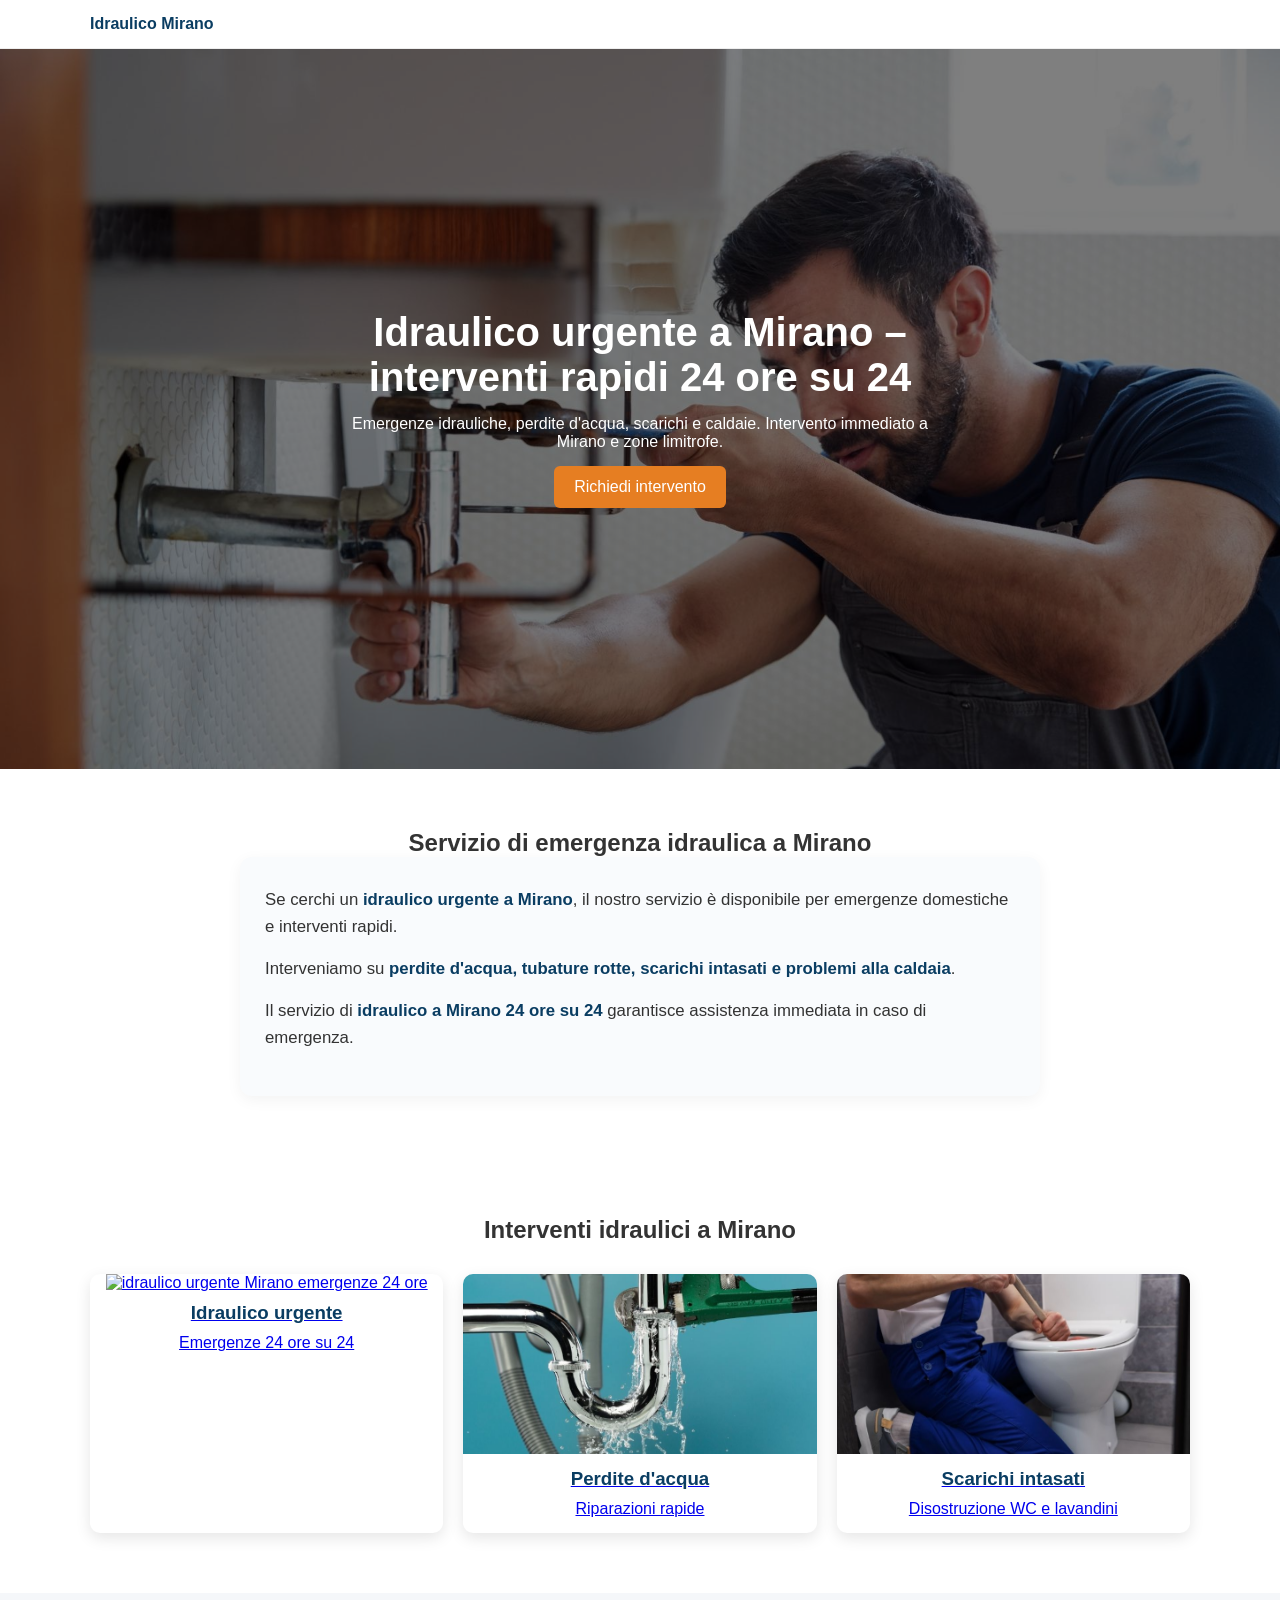
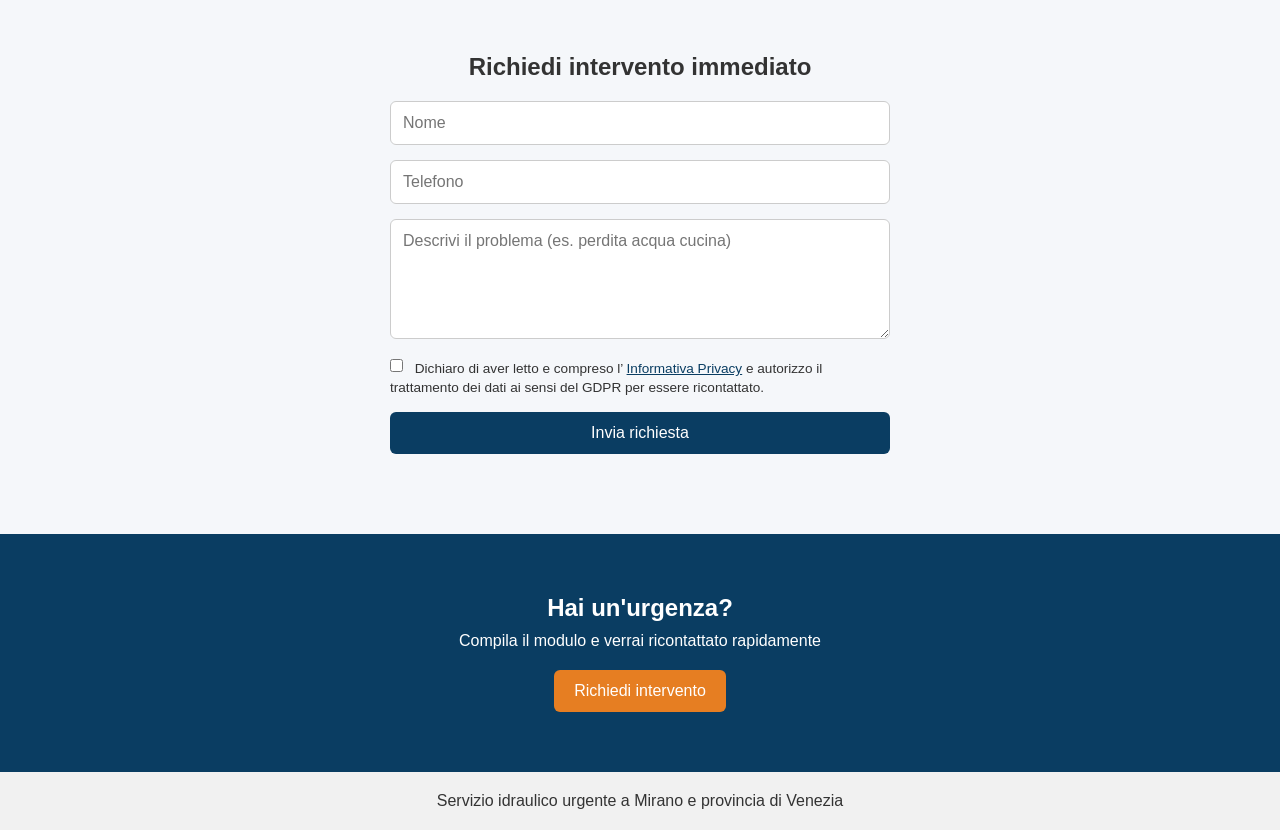
==== index.html @ e3efa8ec "Add files via upload" ====
<!DOCTYPE html>
<html lang="it">
<head>
<meta charset="UTF-8">
<meta name="viewport" content="width=device-width, initial-scale=1.0">

<!-- SEO BASE -->
<title>Idraulico Urgente Mirano | Interventi 24h e Emergenze Rapide</title>
<meta name="description" content="Idraulico urgente a Mirano per emergenze, perdite d'acqua, scarichi e caldaie. Interventi rapidi 24 ore su 24. Richiedi assistenza immediata.">
<meta name="robots" content="index, follow">
<link rel="canonical" href="https://idraulico-mirano.it/">

<!-- OPEN GRAPH -->
<meta property="og:title" content="Idraulico Urgente Mirano | Interventi 24h">
<meta property="og:description" content="Emergenze idrauliche a Mirano. Interventi rapidi su perdite, scarichi e caldaie.">
<meta property="og:type" content="website">
<meta property="og:url" content="https://idraulico-mirano.it/">
<meta property="og:image" content="https://idraulico-mirano.it/img/hero-idraulico.jpg">
<meta property="og:locale" content="it_IT">

<!-- TWITTER -->
<meta name="twitter:card" content="summary_large_image">

<!-- CSS -->
<link rel="stylesheet" href="styles.css">

<!-- SCHEMA.ORG LOCAL BUSINESS -->
<script type="application/ld+json">
{
  "@context": "https://schema.org",
  "@type": "Plumber",
  "name": "Idraulico Mirano",
  "image": "https://idraulico-mirano.it/img/hero-idraulico.jpg",
  "url": "https://idraulico-mirano.it/",
  "telephone": "+39XXXXXXXXXX",
  "areaServed": {
    "@type": "Place",
    "name": "Mirano"
  },
  "address": {
    "@type": "PostalAddress",
    "addressLocality": "Mirano",
    "addressRegion": "VE",
    "addressCountry": "IT"
  },
  "description": "Servizio di idraulico urgente a Mirano per emergenze 24 ore su 24."
}
</script>

</head>

<body>

<header class="header">
  <div class="container">
    <div class="logo">Idraulico Mirano</div>
  </div>
</header>

<!-- HERO -->
<section class="hero">
  <div class="hero-content">
    <h1>Idraulico urgente a Mirano – interventi rapidi 24 ore su 24</h1>
    <p>Emergenze idrauliche, perdite d'acqua, scarichi e caldaie. Intervento immediato a Mirano e zone limitrofe.</p>
    <a href="#contatti" class="btn-primary">Richiedi intervento</a>
  </div>
</section>

<!-- SEO TEXT -->
<section class="seo-text">
  <div class="container">
<h2>Servizio di emergenza idraulica a Mirano</h2>

    <div class="seo-box">

      <p>
        Se cerchi un <strong>idraulico urgente a Mirano</strong>, il nostro servizio è disponibile per emergenze domestiche e interventi rapidi.
      </p>

      <p>
        Interveniamo su <strong>perdite d'acqua, tubature rotte, scarichi intasati e problemi alla caldaia</strong>.
      </p>

      <p>
        Il servizio di <strong>idraulico a Mirano 24 ore su 24</strong> garantisce assistenza immediata in caso di emergenza.
      </p>

    </div>

  </div>
</section>

<!-- SERVIZI -->
<section class="servizi">
  <div class="container">

    <h2>Interventi idraulici a Mirano</h2>

    <div class="grid">

      <a href="idraulico-urgente-mirano.html" class="card">
        <img src="img/idraulico-urgente-mirano.jpg" alt="idraulico urgente Mirano emergenze 24 ore">
        <h3>Idraulico urgente</h3>
        <p>Emergenze 24 ore su 24</p>
      </a>

      <a href="perdite-acqua-mirano.html" class="card">
        <img src="img/servizio-perdite-mirano.jpg" alt="perdite acqua Mirano riparazione tubi">
        <h3>Perdite d'acqua</h3>
        <p>Riparazioni rapide</p>
      </a>

      <a href="scarichi-intasati-mirano.html" class="card">
        <img src="img/servizio-scarichi-mirano.jpg" alt="scarichi intasati Mirano WC lavandini">
        <h3>Scarichi intasati</h3>
        <p>Disostruzione WC e lavandini</p>
      </a>

    </div>

  </div>
</section>

<!-- CONTATTI -->
<section id="contatti" class="contatti">
  <div class="container">
    <h2>Richiedi intervento immediato</h2>

    <form>

      <input type="text" name="nome" placeholder="Nome" required>

      <input type="tel" name="telefono" placeholder="Telefono" required>

      <textarea name="messaggio" placeholder="Descrivi il problema (es. perdita acqua cucina)" required></textarea>

      <label class="privacy">
        <input type="checkbox" required>
        Dichiaro di aver letto e compreso l’ 
        <a href="privacy-policy.html" target="_blank">Informativa Privacy</a>
        e autorizzo il trattamento dei dati ai sensi del GDPR per essere ricontattato.
      </label>

      <button type="submit">Invia richiesta</button>

    </form>
  </div>
</section>

<!-- CTA -->
<section class="cta">
  <h2>Hai un'urgenza?</h2>
  <p>Compila il modulo e verrai ricontattato rapidamente</p>
  <a href="#contatti" class="btn-primary">Richiedi intervento</a>
</section>

<footer>
  <p>Servizio idraulico urgente a Mirano e provincia di Venezia</p>
</footer>

<script src="script.js"></script>
</body>
</html>
---- styles.css ----
* {
  margin: 0;
  padding: 0;
  box-sizing: border-box;
}

body {
  font-family: Arial, sans-serif;
  color: #333;
}

.container {
  width: 90%;
  max-width: 1100px;
  margin: auto;
}

/* HEADER */
.header {
  background: #fff;
  border-bottom: 1px solid #eee;
}

.header .container {
  padding: 15px 0;
}

.logo {
  font-weight: bold;
  color: #0a3d62;
}

/* HERO */
.hero {
  background: url('img/hero-idraulico.jpg') center/cover no-repeat;
  min-height: 80vh;
  display: flex;
  align-items: center;
  justify-content: center;
  text-align: center;
  color: #fff;
  position: relative;
}

.hero::before {
  content: "";
  position: absolute;
  inset: 0;
  background: rgba(0,0,0,0.5);
}

.hero-content {
  position: relative;
  max-width: 600px;
}

.hero h1 {
  font-size: 2.5rem;
}

.hero p {
  margin: 15px 0;
}

.btn-primary {
  background: #e67e22;
  color: #fff;
  padding: 12px 20px;
  border-radius: 6px;
  text-decoration: none;
  display: inline-block;
}

/* SERVIZI */
.servizi {
  padding: 60px 0;
  text-align: center;
}

.grid {
  display: grid;
  grid-template-columns: repeat(auto-fit, minmax(250px,1fr));
  gap: 20px;
  margin-top: 30px;
}

.card {
  background: #fff;
  border-radius: 10px;
  box-shadow: 0 5px 15px rgba(0,0,0,0.1);
  overflow: hidden;
}

.card img {
  width: 100%;
  height: 180px;
  object-fit: cover;
}

.card h3 {
  margin: 10px;
  color: #0a3d62;
}

.card p {
  margin: 0 10px 15px;
}

/* CONTATTI */
.contatti {
  background: #f5f7fa;
  padding: 60px 20px;
  text-align: center;
}

form {
  max-width: 500px;
  margin: 20px auto;
  display: flex;
  flex-direction: column;
  gap: 15px;
}

input,
textarea {
  padding: 12px;
  border-radius: 6px;
  border: 1px solid #ccc;
  font-size: 1rem;
  font-family: inherit;
}

textarea {
  resize: vertical;
  min-height: 120px;
}

button {
  background: #0a3d62;
  color: #fff;
  padding: 12px;
  border: none;
  border-radius: 6px;
  cursor: pointer;
  font-size: 1rem;
  transition: background 0.2s ease;
}

button:hover {
  background: #08314a;
}

/* GDPR */
.privacy {
  font-size: 0.85rem;
  display: block;
  text-align: left;
  line-height: 1.4;
  margin-top: 5px;
  color: #333;
}

.privacy input {
  margin-right: 8px;
  vertical-align: top;
}

.privacy a {
  color: #0a3d62;
  text-decoration: underline;
}

/* MOBILE */
@media (max-width: 600px) {
  form {
    width: 100%;
  }
}

/* CTA */
.cta {
  padding: 60px 20px;
  text-align: center;
  background: #0a3d62;
  color: #fff;
}

.cta p {
  margin: 10px 0 20px;
}

/* FOOTER */
footer {
  padding: 20px;
  text-align: center;
  background: #f1f1f1;
}

/* RESPONSIVE */
@media (max-width: 600px) {
  .hero h1 {
    font-size: 2rem;
  }
}

/* SEO TEXT */
.seo-text {
  padding: 60px 20px;
  background: #fff;
}

.seo-box {
  max-width: 800px;
  margin: 0 auto;
  background: #f9fbfd;
  padding: 30px 25px;
  border-radius: 12px;
  box-shadow: 0 4px 15px rgba(0,0,0,0.05);
  text-align: left;
}

.seo-box p {
  margin-bottom: 15px;
  font-size: 1.05rem;
  line-height: 1.6;
  color: #333;
}

.seo-box strong {
  color: #0a3d62;
}

.seo-text {
  text-align: center;
}
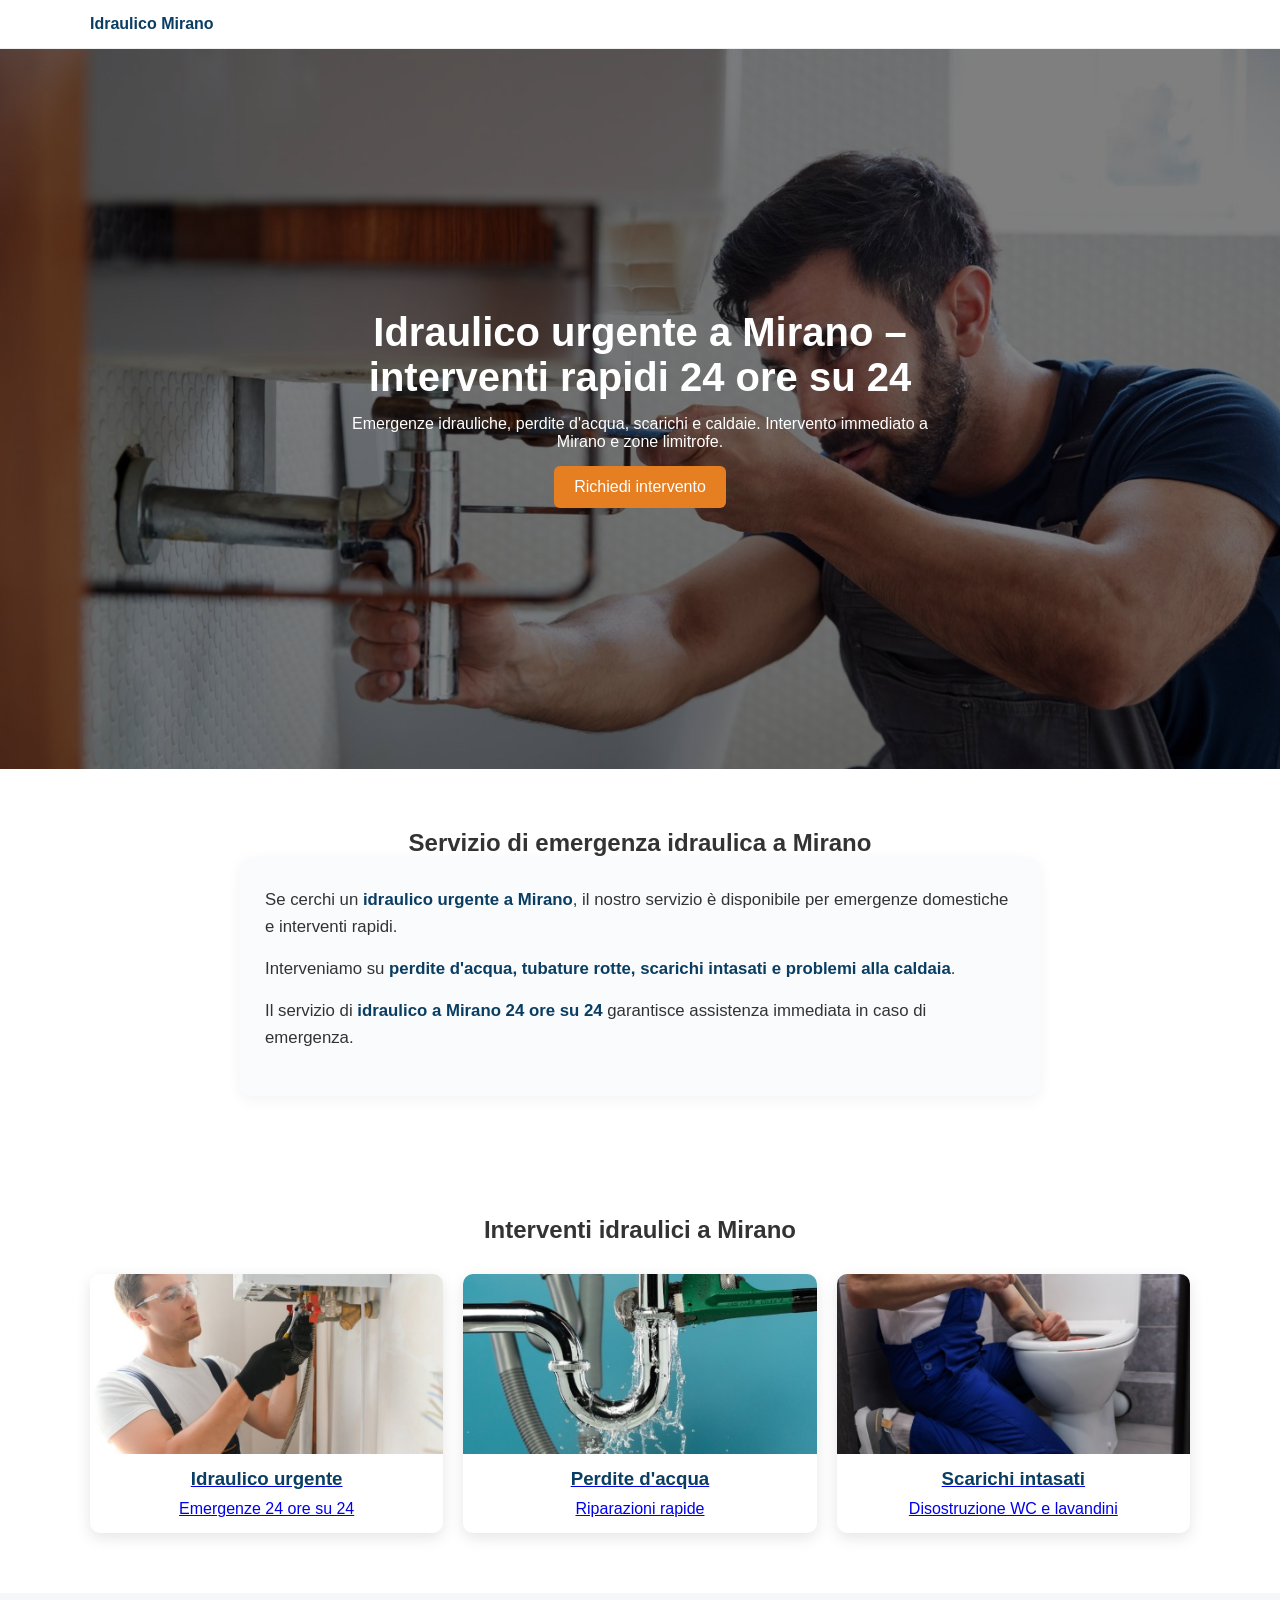
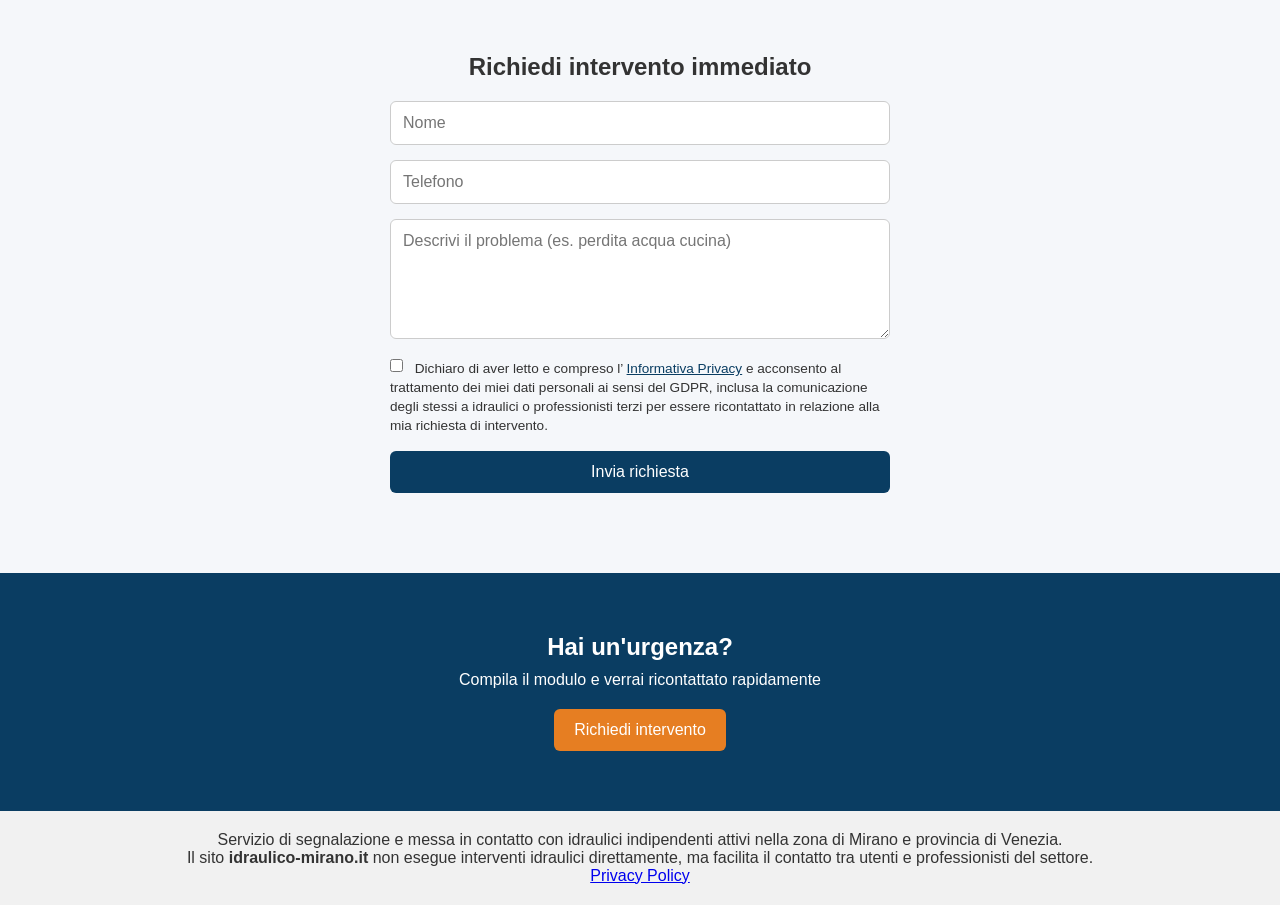
==== commit 7e8515ce: "Add files via upload" ====
--- a/index.html
+++ b/index.html
@@ -136,9 +136,12 @@
 
       <label class="privacy">
         <input type="checkbox" required>
+
         Dichiaro di aver letto e compreso l’ 
         <a href="privacy-policy.html" target="_blank">Informativa Privacy</a>
-        e autorizzo il trattamento dei dati ai sensi del GDPR per essere ricontattato.
+        e acconsento al trattamento dei miei dati personali ai sensi del GDPR,
+        inclusa la comunicazione degli stessi a idraulici o professionisti terzi
+        per essere ricontattato in relazione alla mia richiesta di intervento.
       </label>
 
       <button type="submit">Invia richiesta</button>
@@ -155,7 +158,14 @@
 </section>
 
 <footer>
-  <p>Servizio idraulico urgente a Mirano e provincia di Venezia</p>
+  <p>Servizio di segnalazione e messa in contatto con idraulici indipendenti attivi nella zona di Mirano e provincia di Venezia.</p>
+
+  <p>
+    Il sito <strong>idraulico-mirano.it</strong> non esegue interventi idraulici direttamente,
+    ma facilita il contatto tra utenti e professionisti del settore.
+  </p>
+
+  <p><a href="privacy-policy.html">Privacy Policy</a></p>
 </footer>
 
 <script src="script.js"></script>
--- a/styles.css
+++ b/styles.css
@@ -232,4 +232,12 @@
 
 .seo-text {
   text-align: center;
+}
+
+/* BOTTONE */
+.cta-center {
+  width: 100%;
+  display: flex;
+  justify-content: center;
+  margin: 40px 0;
 }
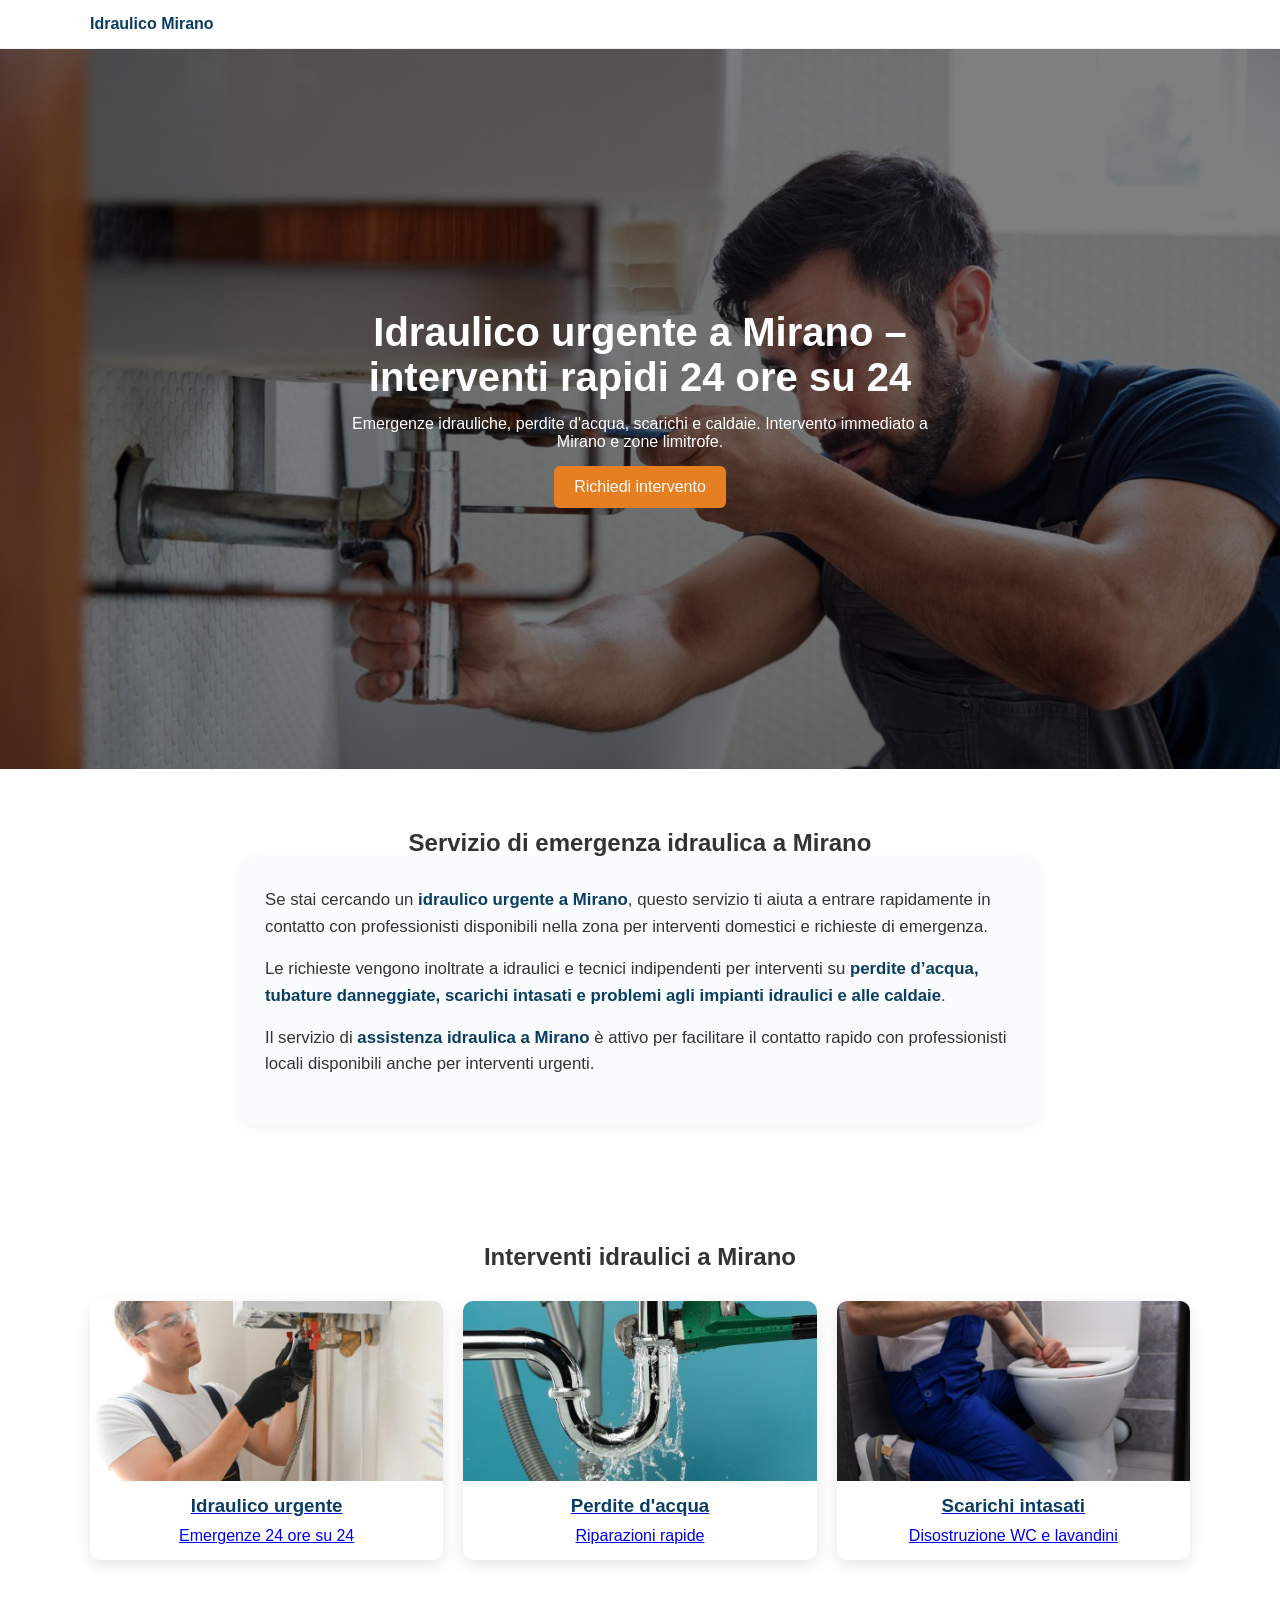
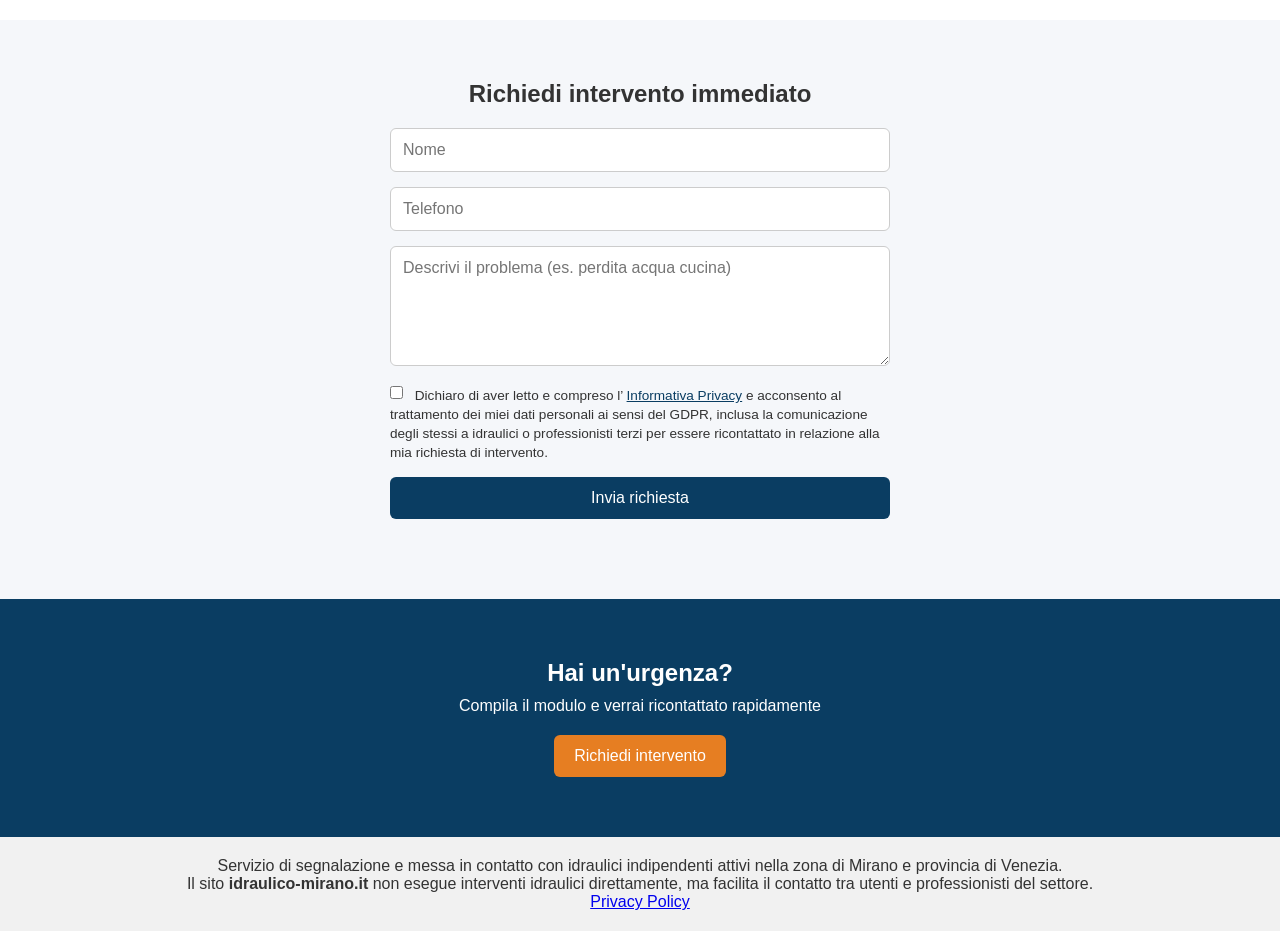
==== commit 4a7b32e7: "Add files via upload" ====
--- a/index.html
+++ b/index.html
@@ -71,21 +71,21 @@
   <div class="container">
 <h2>Servizio di emergenza idraulica a Mirano</h2>
 
-    <div class="seo-box">
+<div class="seo-box">
 
-      <p>
-        Se cerchi un <strong>idraulico urgente a Mirano</strong>, il nostro servizio è disponibile per emergenze domestiche e interventi rapidi.
-      </p>
+  <p>
+    Se stai cercando un <strong>idraulico urgente a Mirano</strong>, questo servizio ti aiuta a entrare rapidamente in contatto con professionisti disponibili nella zona per interventi domestici e richieste di emergenza.
+  </p>
 
-      <p>
-        Interveniamo su <strong>perdite d'acqua, tubature rotte, scarichi intasati e problemi alla caldaia</strong>.
-      </p>
+  <p>
+    Le richieste vengono inoltrate a idraulici e tecnici indipendenti per interventi su <strong>perdite d’acqua, tubature danneggiate, scarichi intasati e problemi agli impianti idraulici e alle caldaie</strong>.
+  </p>
 
-      <p>
-        Il servizio di <strong>idraulico a Mirano 24 ore su 24</strong> garantisce assistenza immediata in caso di emergenza.
-      </p>
+  <p>
+    Il servizio di <strong>assistenza idraulica a Mirano</strong> è attivo per facilitare il contatto rapido con professionisti locali disponibili anche per interventi urgenti.
+  </p>
 
-    </div>
+</div>
 
   </div>
 </section>
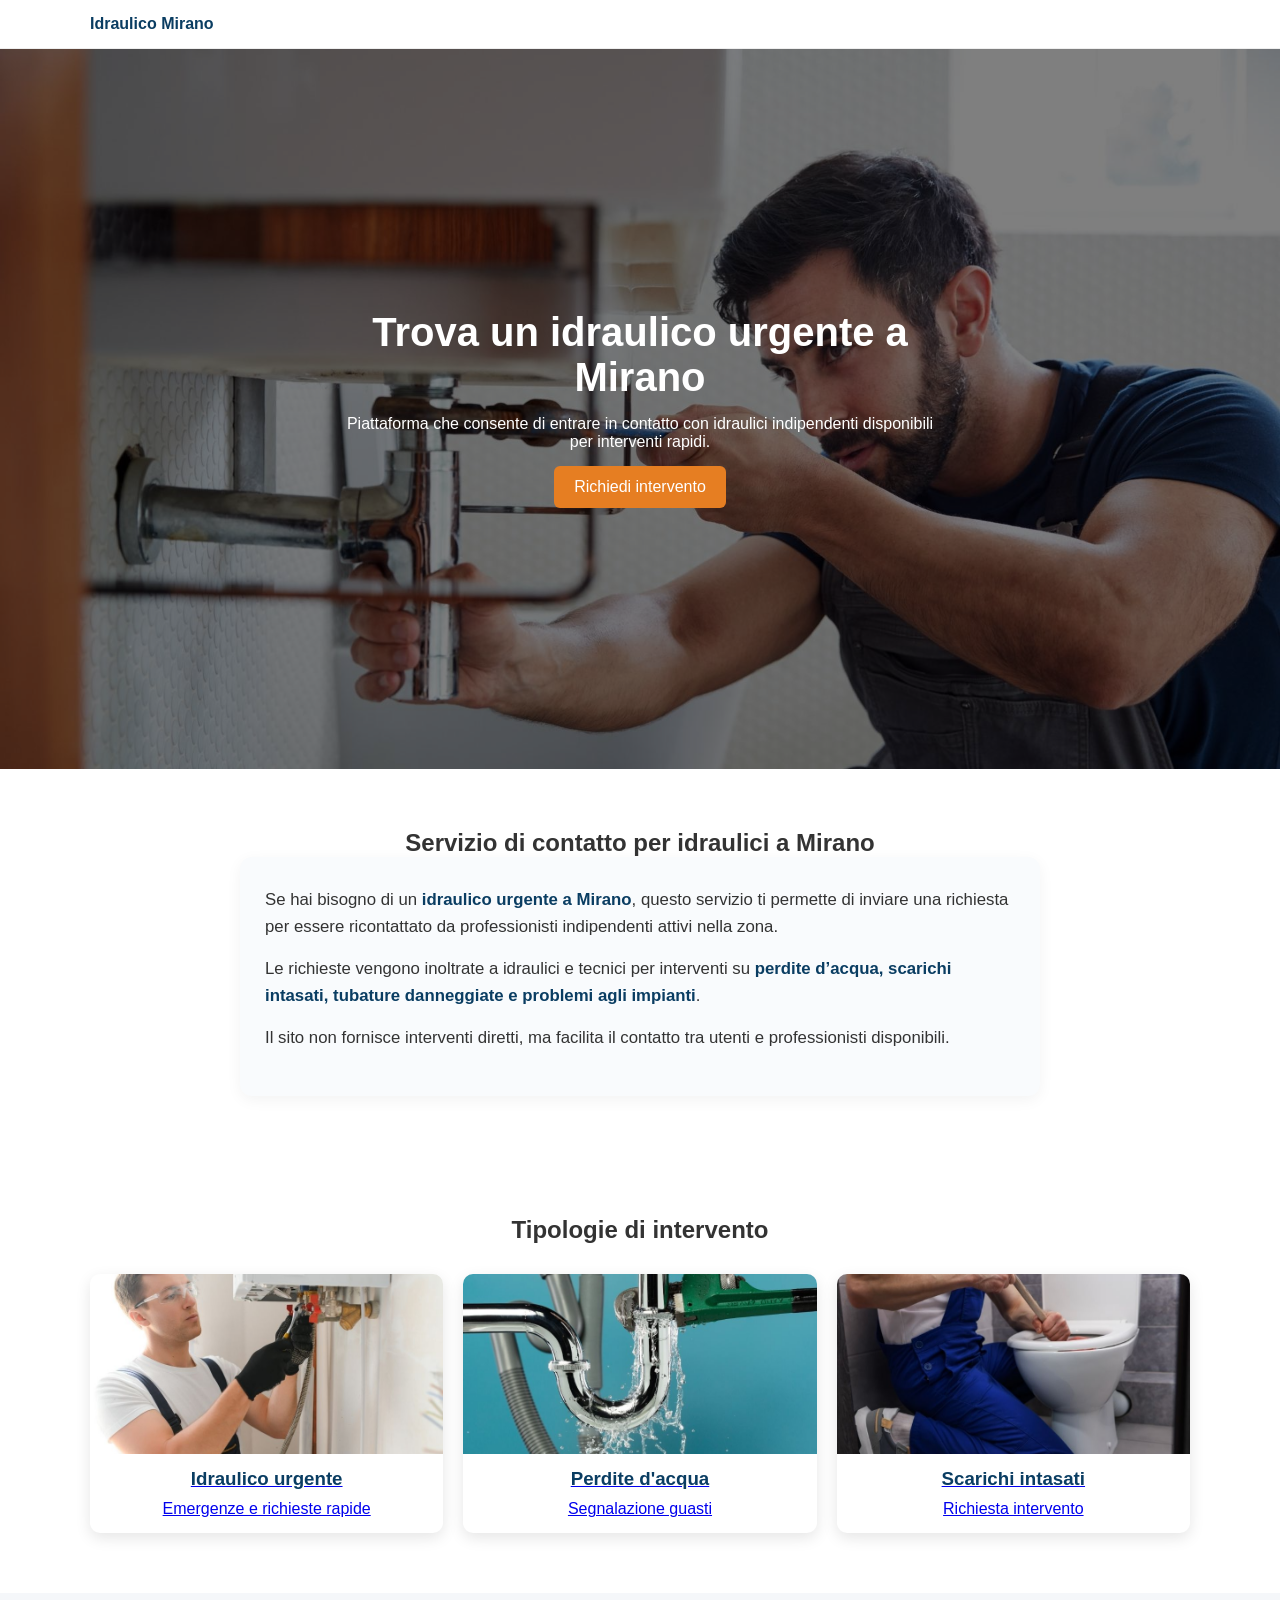
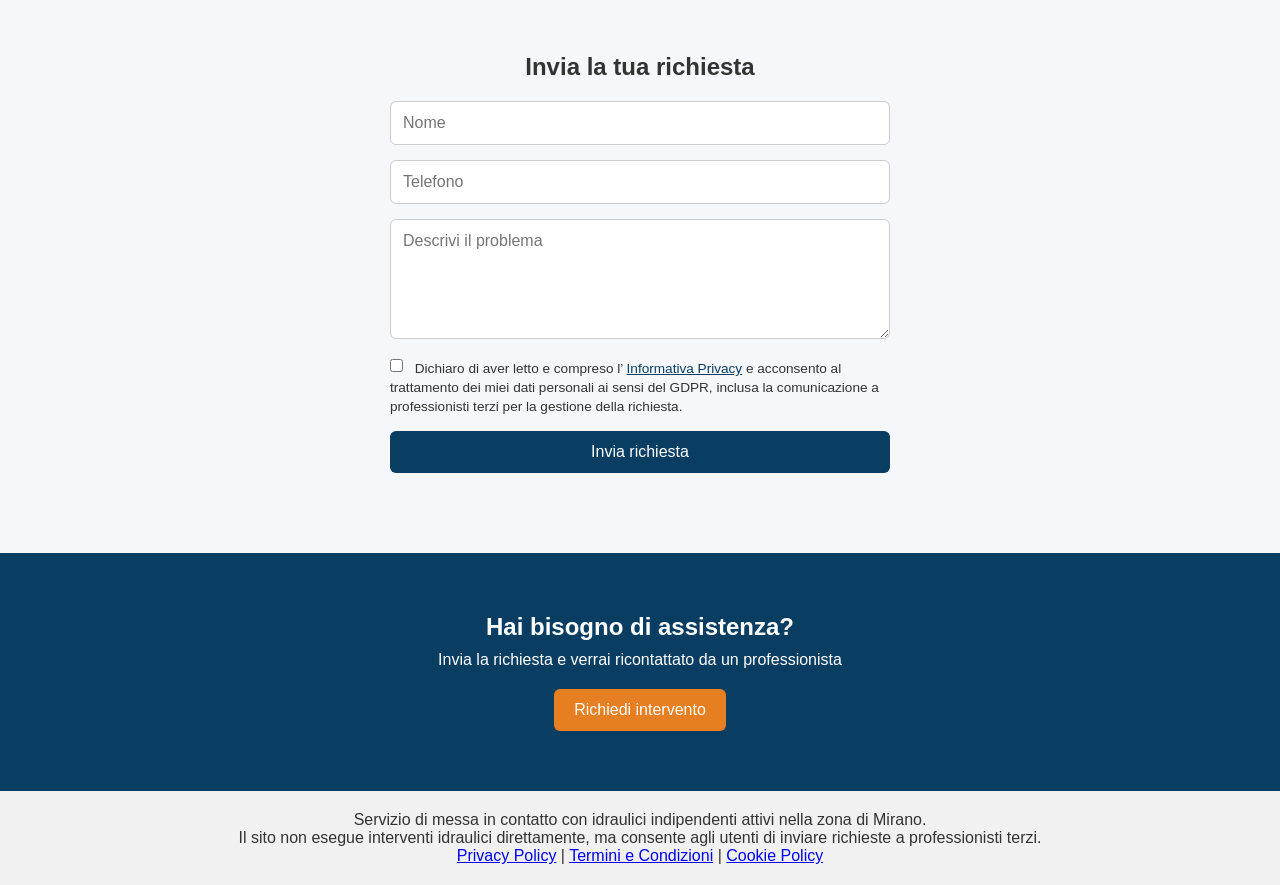
==== commit 82315d1c: "Add files via upload" ====
--- a/index.html
+++ b/index.html
@@ -4,46 +4,35 @@
 <meta charset="UTF-8">
 <meta name="viewport" content="width=device-width, initial-scale=1.0">
 
-<!-- SEO BASE -->
-<title>Idraulico Urgente Mirano | Interventi 24h e Emergenze Rapide</title>
-<meta name="description" content="Idraulico urgente a Mirano per emergenze, perdite d'acqua, scarichi e caldaie. Interventi rapidi 24 ore su 24. Richiedi assistenza immediata.">
+<title>Trova Idraulico Urgente a Mirano | Richiedi Intervento Rapido</title>
+<meta name="description" content="Invia una richiesta per trovare rapidamente un idraulico a Mirano per emergenze, perdite d'acqua, scarichi e caldaie. Servizio di contatto rapido.">
 <meta name="robots" content="index, follow">
 <link rel="canonical" href="https://idraulico-mirano.it/">
 
 <!-- OPEN GRAPH -->
-<meta property="og:title" content="Idraulico Urgente Mirano | Interventi 24h">
-<meta property="og:description" content="Emergenze idrauliche a Mirano. Interventi rapidi su perdite, scarichi e caldaie.">
+<meta property="og:title" content="Trova Idraulico Urgente a Mirano">
+<meta property="og:description" content="Servizio per entrare in contatto con idraulici disponibili a Mirano per interventi urgenti.">
 <meta property="og:type" content="website">
 <meta property="og:url" content="https://idraulico-mirano.it/">
 <meta property="og:image" content="https://idraulico-mirano.it/img/hero-idraulico.jpg">
 <meta property="og:locale" content="it_IT">
 
-<!-- TWITTER -->
 <meta name="twitter:card" content="summary_large_image">
 
-<!-- CSS -->
 <link rel="stylesheet" href="styles.css">
 
-<!-- SCHEMA.ORG LOCAL BUSINESS -->
+<!-- SCHEMA CORRETTO -->
 <script type="application/ld+json">
 {
   "@context": "https://schema.org",
-  "@type": "Plumber",
-  "name": "Idraulico Mirano",
-  "image": "https://idraulico-mirano.it/img/hero-idraulico.jpg",
+  "@type": "Service",
+  "name": "Servizio contatto idraulici a Mirano",
   "url": "https://idraulico-mirano.it/",
-  "telephone": "+39XXXXXXXXXX",
   "areaServed": {
     "@type": "Place",
     "name": "Mirano"
   },
-  "address": {
-    "@type": "PostalAddress",
-    "addressLocality": "Mirano",
-    "addressRegion": "VE",
-    "addressCountry": "IT"
-  },
-  "description": "Servizio di idraulico urgente a Mirano per emergenze 24 ore su 24."
+  "description": "Servizio online che consente di inviare richieste per essere messi in contatto con idraulici indipendenti a Mirano."
 }
 </script>
 
@@ -57,63 +46,59 @@
   </div>
 </header>
 
-<!-- HERO -->
 <section class="hero">
   <div class="hero-content">
-    <h1>Idraulico urgente a Mirano – interventi rapidi 24 ore su 24</h1>
-    <p>Emergenze idrauliche, perdite d'acqua, scarichi e caldaie. Intervento immediato a Mirano e zone limitrofe.</p>
+    <h1>Trova un idraulico urgente a Mirano</h1>
+    <p>Piattaforma che consente di entrare in contatto con idraulici indipendenti disponibili per interventi rapidi.</p>
     <a href="#contatti" class="btn-primary">Richiedi intervento</a>
   </div>
 </section>
 
-<!-- SEO TEXT -->
 <section class="seo-text">
   <div class="container">
-<h2>Servizio di emergenza idraulica a Mirano</h2>
+    <h2>Servizio di contatto per idraulici a Mirano</h2>
 
-<div class="seo-box">
+    <div class="seo-box">
 
-  <p>
-    Se stai cercando un <strong>idraulico urgente a Mirano</strong>, questo servizio ti aiuta a entrare rapidamente in contatto con professionisti disponibili nella zona per interventi domestici e richieste di emergenza.
-  </p>
+      <p>
+        Se hai bisogno di un <strong>idraulico urgente a Mirano</strong>, questo servizio ti permette di inviare una richiesta per essere ricontattato da professionisti indipendenti attivi nella zona.
+      </p>
 
-  <p>
-    Le richieste vengono inoltrate a idraulici e tecnici indipendenti per interventi su <strong>perdite d’acqua, tubature danneggiate, scarichi intasati e problemi agli impianti idraulici e alle caldaie</strong>.
-  </p>
+      <p>
+        Le richieste vengono inoltrate a idraulici e tecnici per interventi su <strong>perdite d’acqua, scarichi intasati, tubature danneggiate e problemi agli impianti</strong>.
+      </p>
 
-  <p>
-    Il servizio di <strong>assistenza idraulica a Mirano</strong> è attivo per facilitare il contatto rapido con professionisti locali disponibili anche per interventi urgenti.
-  </p>
+      <p>
+        Il sito non fornisce interventi diretti, ma facilita il contatto tra utenti e professionisti disponibili.
+      </p>
 
-</div>
-
+    </div>
   </div>
 </section>
 
-<!-- SERVIZI -->
 <section class="servizi">
   <div class="container">
 
-    <h2>Interventi idraulici a Mirano</h2>
+    <h2>Tipologie di intervento</h2>
 
     <div class="grid">
 
       <a href="idraulico-urgente-mirano.html" class="card">
-        <img src="img/idraulico-urgente-mirano.jpg" alt="idraulico urgente Mirano emergenze 24 ore">
+        <img src="img/idraulico-urgente-mirano.jpg" alt="idraulico urgente Mirano">
         <h3>Idraulico urgente</h3>
-        <p>Emergenze 24 ore su 24</p>
+        <p>Emergenze e richieste rapide</p>
       </a>
 
       <a href="perdite-acqua-mirano.html" class="card">
-        <img src="img/servizio-perdite-mirano.jpg" alt="perdite acqua Mirano riparazione tubi">
+        <img src="img/servizio-perdite-mirano.jpg" alt="perdite acqua Mirano">
         <h3>Perdite d'acqua</h3>
-        <p>Riparazioni rapide</p>
+        <p>Segnalazione guasti</p>
       </a>
 
       <a href="scarichi-intasati-mirano.html" class="card">
-        <img src="img/servizio-scarichi-mirano.jpg" alt="scarichi intasati Mirano WC lavandini">
+        <img src="img/servizio-scarichi-mirano.jpg" alt="scarichi intasati Mirano">
         <h3>Scarichi intasati</h3>
-        <p>Disostruzione WC e lavandini</p>
+        <p>Richiesta intervento</p>
       </a>
 
     </div>
@@ -121,27 +106,23 @@
   </div>
 </section>
 
-<!-- CONTATTI -->
 <section id="contatti" class="contatti">
   <div class="container">
-    <h2>Richiedi intervento immediato</h2>
+    <h2>Invia la tua richiesta</h2>
 
     <form>
 
       <input type="text" name="nome" placeholder="Nome" required>
-
       <input type="tel" name="telefono" placeholder="Telefono" required>
-
-      <textarea name="messaggio" placeholder="Descrivi il problema (es. perdita acqua cucina)" required></textarea>
+      <textarea name="messaggio" placeholder="Descrivi il problema" required></textarea>
 
       <label class="privacy">
         <input type="checkbox" required>
 
-        Dichiaro di aver letto e compreso l’ 
+        Dichiaro di aver letto e compreso l’
         <a href="privacy-policy.html" target="_blank">Informativa Privacy</a>
         e acconsento al trattamento dei miei dati personali ai sensi del GDPR,
-        inclusa la comunicazione degli stessi a idraulici o professionisti terzi
-        per essere ricontattato in relazione alla mia richiesta di intervento.
+        inclusa la comunicazione a professionisti terzi per la gestione della richiesta.
       </label>
 
       <button type="submit">Invia richiesta</button>
@@ -150,22 +131,24 @@
   </div>
 </section>
 
-<!-- CTA -->
 <section class="cta">
-  <h2>Hai un'urgenza?</h2>
-  <p>Compila il modulo e verrai ricontattato rapidamente</p>
+  <h2>Hai bisogno di assistenza?</h2>
+  <p>Invia la richiesta e verrai ricontattato da un professionista</p>
   <a href="#contatti" class="btn-primary">Richiedi intervento</a>
 </section>
 
 <footer>
-  <p>Servizio di segnalazione e messa in contatto con idraulici indipendenti attivi nella zona di Mirano e provincia di Venezia.</p>
+  <p>Servizio di messa in contatto con idraulici indipendenti attivi nella zona di Mirano.</p>
 
   <p>
-    Il sito <strong>idraulico-mirano.it</strong> non esegue interventi idraulici direttamente,
-    ma facilita il contatto tra utenti e professionisti del settore.
+    Il sito non esegue interventi idraulici direttamente, ma consente agli utenti di inviare richieste a professionisti terzi.
   </p>
 
-  <p><a href="privacy-policy.html">Privacy Policy</a></p>
+  <p>
+    <a href="privacy-policy.html">Privacy Policy</a> |
+    <a href="termini.html">Termini e Condizioni</a> |
+    <a href="cookiepolicy.html">Cookie Policy</a>
+  </p>
 </footer>
 
 <script src="script.js"></script>
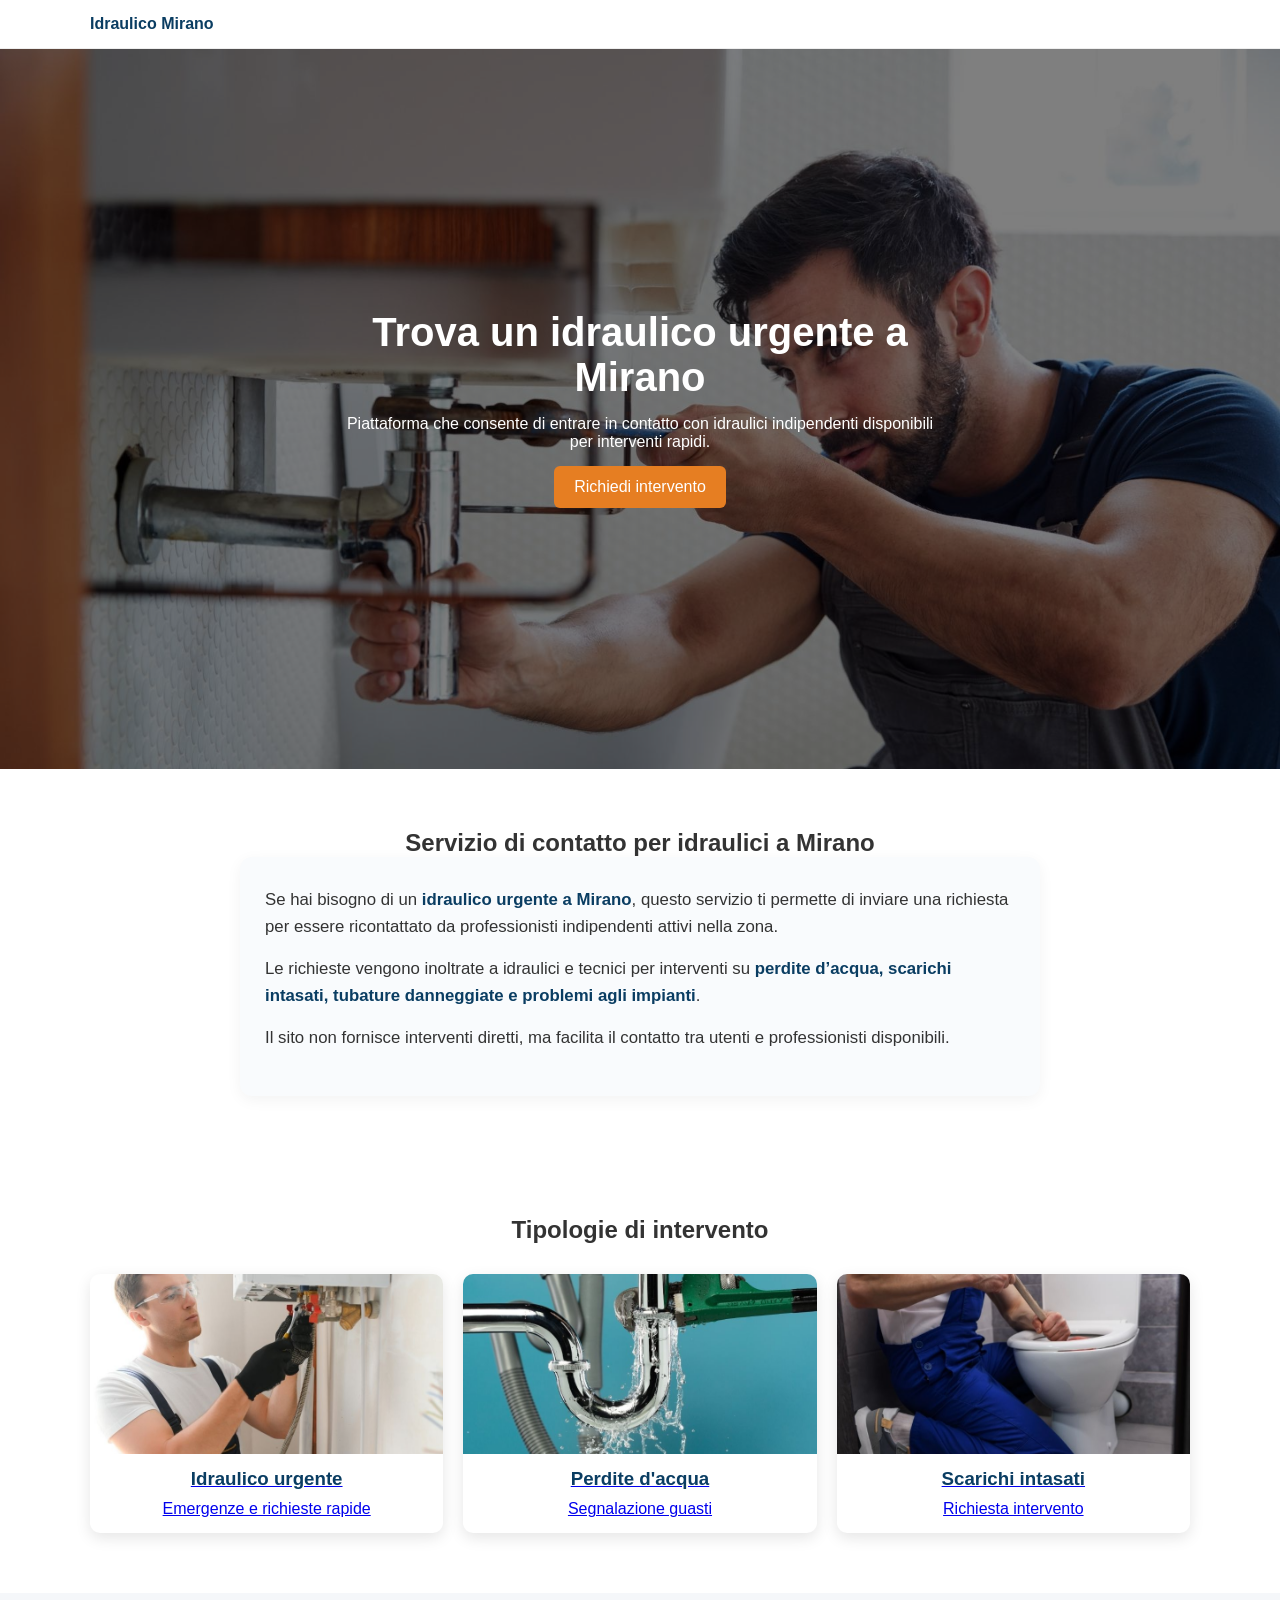
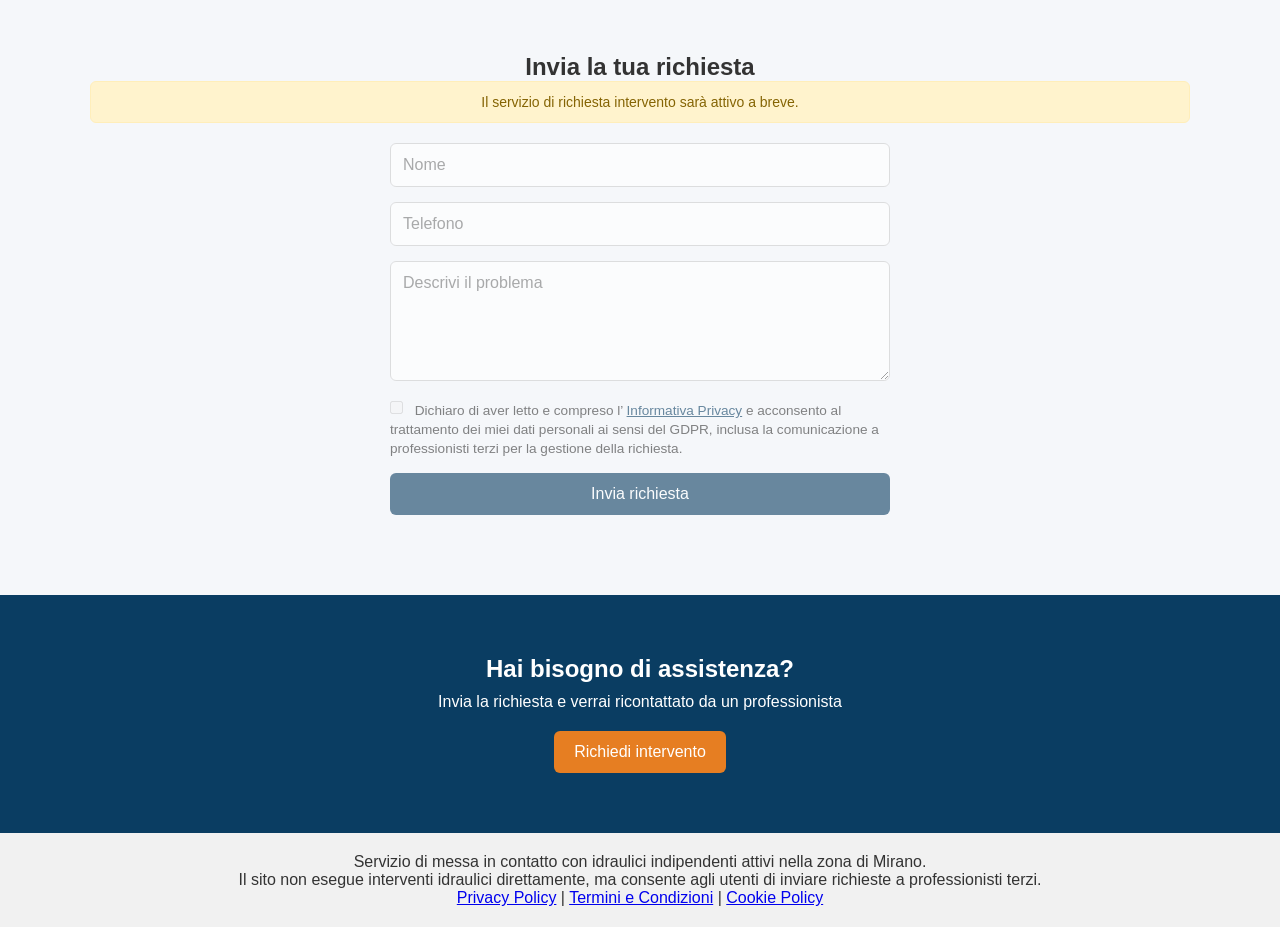
==== commit 88d2fa0d: "Add files via upload" ====
--- a/index.html
+++ b/index.html
@@ -110,14 +110,19 @@
   <div class="container">
     <h2>Invia la tua richiesta</h2>
 
-    <form>
+    <!-- NOTIFICA STATO SERVIZIO -->
+    <div class="form-notice">
+      Il servizio di richiesta intervento sarà attivo a breve.
+    </div>
+
+    <form class="form-disabled">
 
       <input type="text" name="nome" placeholder="Nome" required>
       <input type="tel" name="telefono" placeholder="Telefono" required>
       <textarea name="messaggio" placeholder="Descrivi il problema" required></textarea>
 
       <label class="privacy">
-        <input type="checkbox" required>
+        <input type="checkbox" disabled>
 
         Dichiaro di aver letto e compreso l’
         <a href="privacy-policy.html" target="_blank">Informativa Privacy</a>
@@ -125,7 +130,7 @@
         inclusa la comunicazione a professionisti terzi per la gestione della richiesta.
       </label>
 
-      <button type="submit">Invia richiesta</button>
+      <button type="submit" disabled>Invia richiesta</button>
 
     </form>
   </div>
--- a/styles.css
+++ b/styles.css
@@ -240,4 +240,20 @@
   display: flex;
   justify-content: center;
   margin: 40px 0;
+}
+
+/* FORM SETTEMBRE 2026 */
+.form-notice {
+  background: #fff3cd;
+  color: #856404;
+  padding: 12px 15px;
+  margin-bottom: 15px;
+  border-radius: 6px;
+  font-size: 14px;
+  border: 1px solid #ffeeba;
+}
+
+.form-disabled {
+  opacity: 0.6;
+  pointer-events: none;
 }
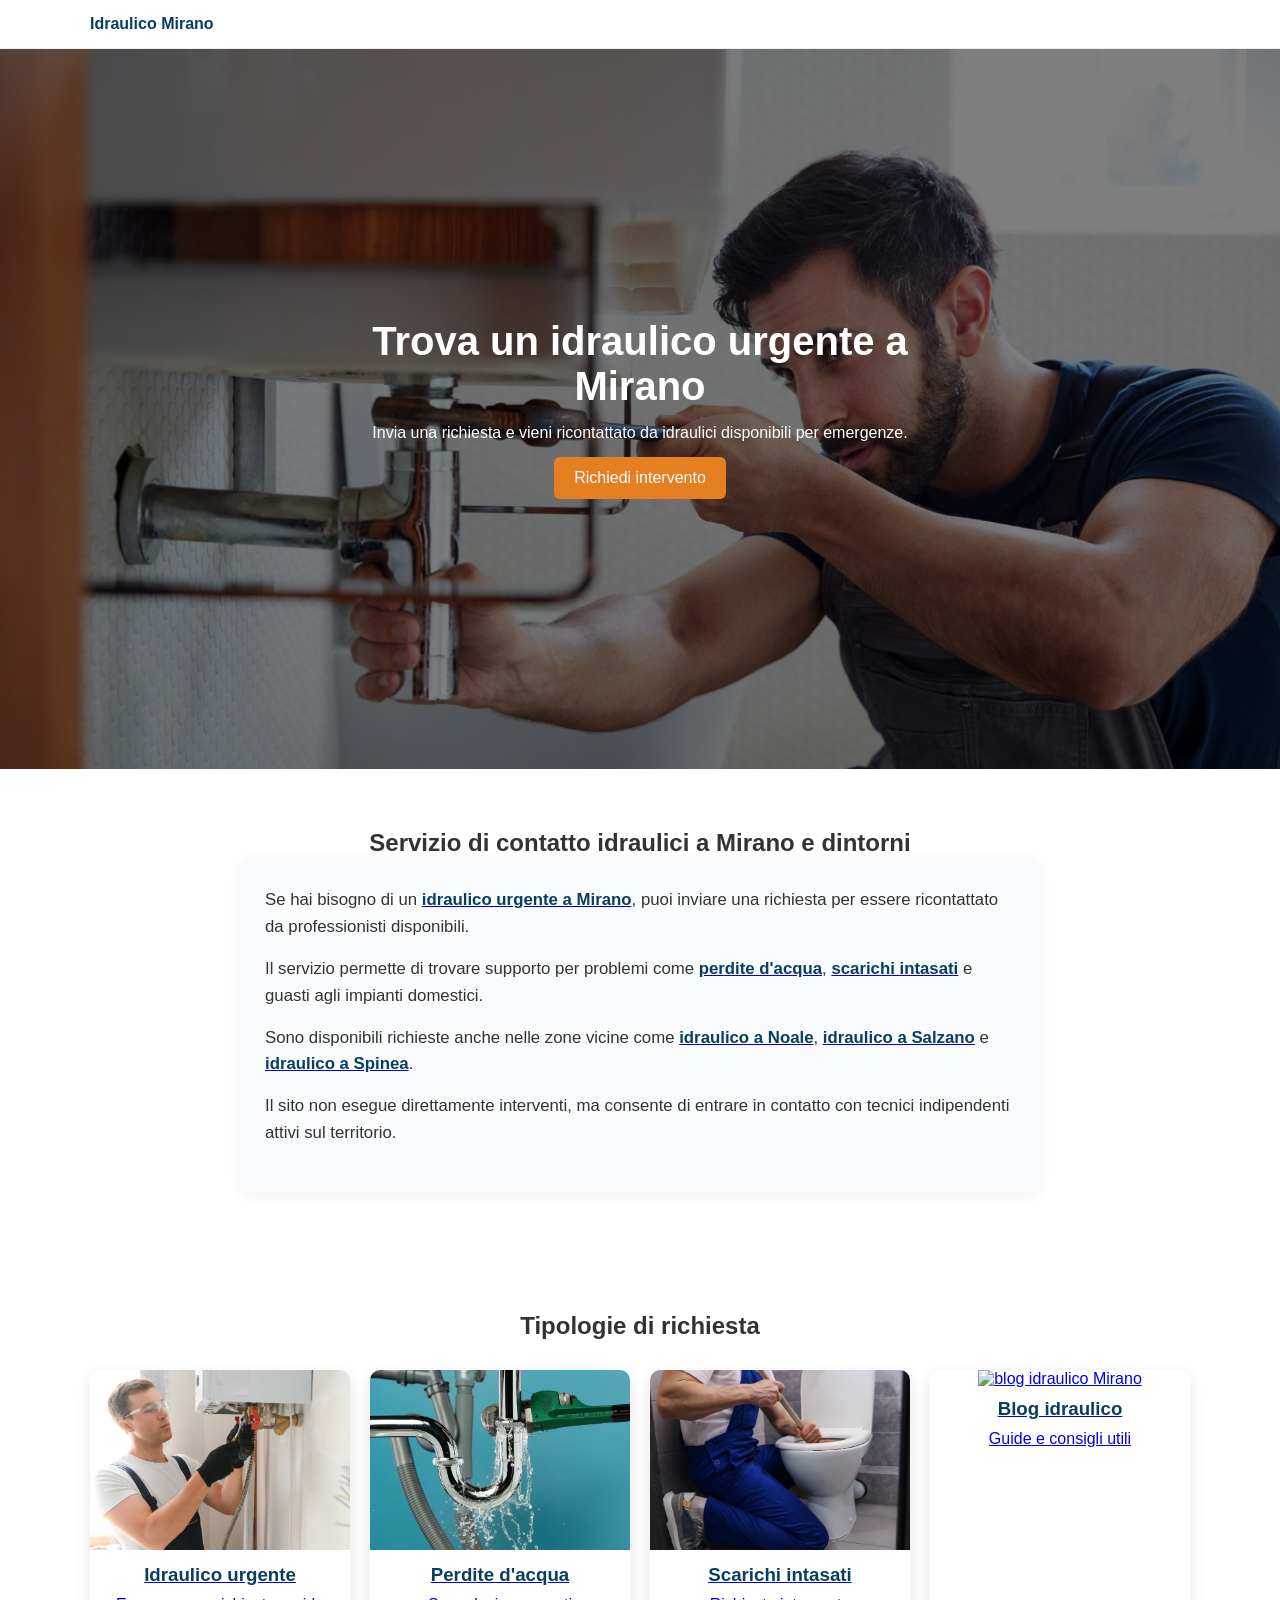
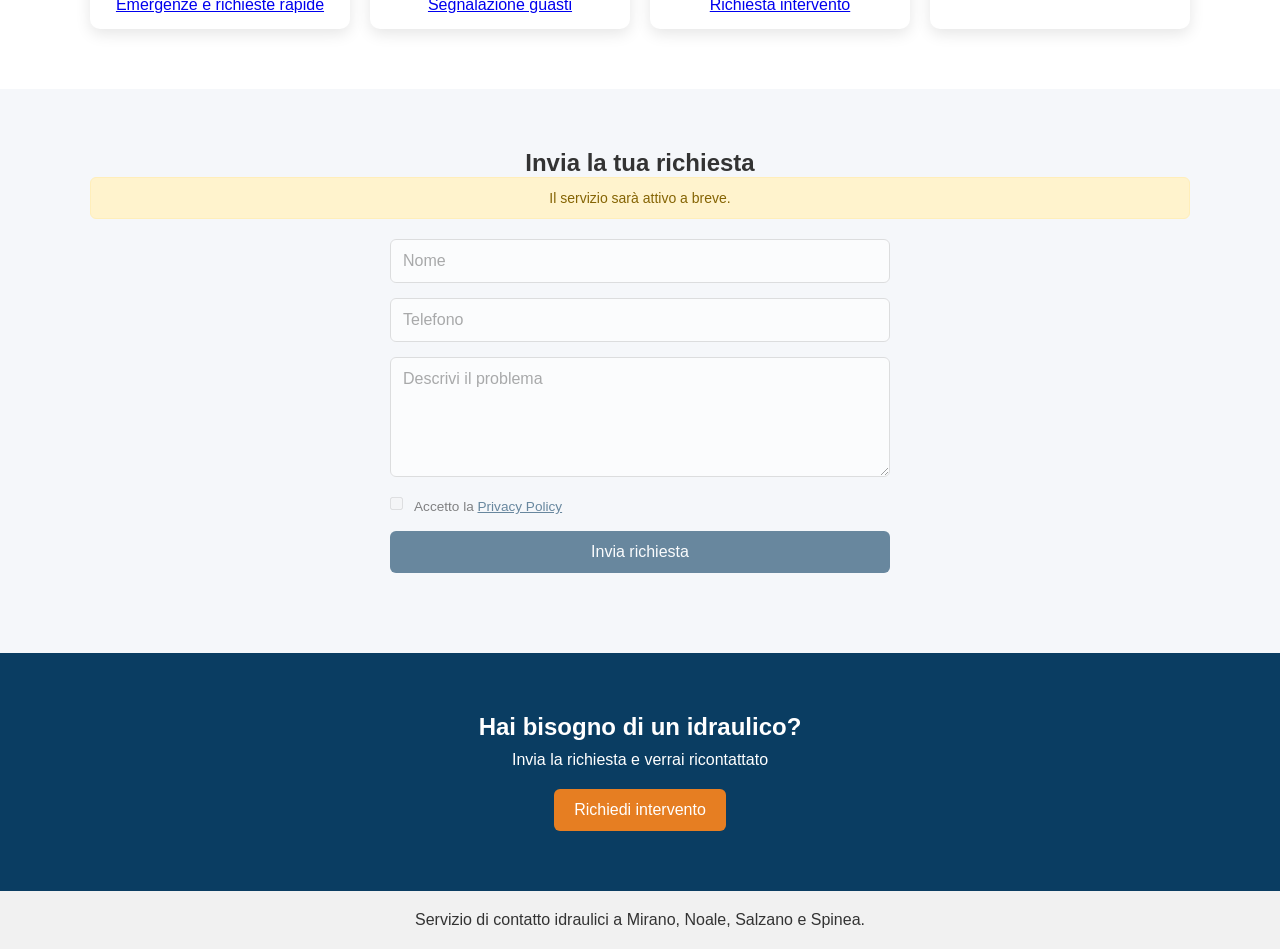
==== commit 4472cf1d: "Add files via upload" ====
--- a/index.html
+++ b/index.html
@@ -5,34 +5,24 @@
 <meta name="viewport" content="width=device-width, initial-scale=1.0">
 
 <title>Trova Idraulico Urgente a Mirano | Richiedi Intervento Rapido</title>
-<meta name="description" content="Invia una richiesta per trovare rapidamente un idraulico a Mirano per emergenze, perdite d'acqua, scarichi e caldaie. Servizio di contatto rapido.">
+<meta name="description" content="Invia una richiesta per trovare rapidamente un idraulico a Mirano e dintorni per emergenze, perdite d'acqua e scarichi.">
+
 <meta name="robots" content="index, follow">
 <link rel="canonical" href="https://idraulico-mirano.it/">
 
-<!-- OPEN GRAPH -->
-<meta property="og:title" content="Trova Idraulico Urgente a Mirano">
-<meta property="og:description" content="Servizio per entrare in contatto con idraulici disponibili a Mirano per interventi urgenti.">
-<meta property="og:type" content="website">
-<meta property="og:url" content="https://idraulico-mirano.it/">
-<meta property="og:image" content="https://idraulico-mirano.it/img/hero-idraulico.jpg">
-<meta property="og:locale" content="it_IT">
-
-<meta name="twitter:card" content="summary_large_image">
-
 <link rel="stylesheet" href="styles.css">
 
-<!-- SCHEMA CORRETTO -->
+<!-- SCHEMA -->
 <script type="application/ld+json">
 {
   "@context": "https://schema.org",
   "@type": "Service",
   "name": "Servizio contatto idraulici a Mirano",
-  "url": "https://idraulico-mirano.it/",
   "areaServed": {
     "@type": "Place",
     "name": "Mirano"
   },
-  "description": "Servizio online che consente di inviare richieste per essere messi in contatto con idraulici indipendenti a Mirano."
+  "description": "Servizio online per entrare in contatto con idraulici disponibili a Mirano e zone limitrofe."
 }
 </script>
 
@@ -46,40 +36,56 @@
   </div>
 </header>
 
+<!-- HERO -->
 <section class="hero">
   <div class="hero-content">
     <h1>Trova un idraulico urgente a Mirano</h1>
-    <p>Piattaforma che consente di entrare in contatto con idraulici indipendenti disponibili per interventi rapidi.</p>
+    <p>Invia una richiesta e vieni ricontattato da idraulici disponibili per emergenze.</p>
     <a href="#contatti" class="btn-primary">Richiedi intervento</a>
   </div>
 </section>
 
+<!-- SEO TEXT -->
 <section class="seo-text">
   <div class="container">
-    <h2>Servizio di contatto per idraulici a Mirano</h2>
+
+    <h2>Servizio di contatto idraulici a Mirano e dintorni</h2>
 
     <div class="seo-box">
 
       <p>
-        Se hai bisogno di un <strong>idraulico urgente a Mirano</strong>, questo servizio ti permette di inviare una richiesta per essere ricontattato da professionisti indipendenti attivi nella zona.
+        Se hai bisogno di un <a href="idraulico-urgente-mirano.html"><strong>idraulico urgente a Mirano</strong></a>, puoi inviare una richiesta per essere ricontattato da professionisti disponibili.
       </p>
 
       <p>
-        Le richieste vengono inoltrate a idraulici e tecnici per interventi su <strong>perdite d’acqua, scarichi intasati, tubature danneggiate e problemi agli impianti</strong>.
+        Il servizio permette di trovare supporto per problemi come 
+        <a href="perdite-acqua-mirano.html"><strong>perdite d'acqua</strong></a>, 
+        <a href="scarichi-intasati-mirano.html"><strong>scarichi intasati</strong></a> 
+        e guasti agli impianti domestici.
       </p>
 
       <p>
-        Il sito non fornisce interventi diretti, ma facilita il contatto tra utenti e professionisti disponibili.
+        Sono disponibili richieste anche nelle zone vicine come 
+        <a href="idraulico-noale.html"><strong>idraulico a Noale</strong></a>, 
+        <a href="idraulico-salzano.html"><strong>idraulico a Salzano</strong></a> 
+        e 
+        <a href="idraulico-spinea.html"><strong>idraulico a Spinea</strong></a>.
+      </p>
+
+      <p>
+        Il sito non esegue direttamente interventi, ma consente di entrare in contatto con tecnici indipendenti attivi sul territorio.
       </p>
 
     </div>
+
   </div>
 </section>
 
+<!-- SERVIZI -->
 <section class="servizi">
   <div class="container">
 
-    <h2>Tipologie di intervento</h2>
+    <h2>Tipologie di richiesta</h2>
 
     <div class="grid">
 
@@ -101,61 +107,53 @@
         <p>Richiesta intervento</p>
       </a>
 
+<a href="blog/" class="card">
+  <img src="img/blog-idraulico.jpg" alt="blog idraulico Mirano">
+  <h3>Blog idraulico</h3>
+  <p>Guide e consigli utili</p>
+</a>
+
     </div>
 
   </div>
 </section>
 
+<!-- CONTATTI -->
 <section id="contatti" class="contatti">
   <div class="container">
     <h2>Invia la tua richiesta</h2>
 
-    <!-- NOTIFICA STATO SERVIZIO -->
     <div class="form-notice">
-      Il servizio di richiesta intervento sarà attivo a breve.
+      Il servizio sarà attivo a breve.
     </div>
 
     <form class="form-disabled">
 
-      <input type="text" name="nome" placeholder="Nome" required>
-      <input type="tel" name="telefono" placeholder="Telefono" required>
-      <textarea name="messaggio" placeholder="Descrivi il problema" required></textarea>
+      <input type="text" placeholder="Nome" required>
+      <input type="tel" placeholder="Telefono" required>
+      <textarea placeholder="Descrivi il problema" required></textarea>
 
       <label class="privacy">
         <input type="checkbox" disabled>
-
-        Dichiaro di aver letto e compreso l’
-        <a href="privacy-policy.html" target="_blank">Informativa Privacy</a>
-        e acconsento al trattamento dei miei dati personali ai sensi del GDPR,
-        inclusa la comunicazione a professionisti terzi per la gestione della richiesta.
+        Accetto la <a href="privacy-policy.html">Privacy Policy</a>
       </label>
 
-      <button type="submit" disabled>Invia richiesta</button>
+      <button disabled>Invia richiesta</button>
 
     </form>
   </div>
 </section>
 
+<!-- CTA -->
 <section class="cta">
-  <h2>Hai bisogno di assistenza?</h2>
-  <p>Invia la richiesta e verrai ricontattato da un professionista</p>
+  <h2>Hai bisogno di un idraulico?</h2>
+  <p>Invia la richiesta e verrai ricontattato</p>
   <a href="#contatti" class="btn-primary">Richiedi intervento</a>
 </section>
 
 <footer>
-  <p>Servizio di messa in contatto con idraulici indipendenti attivi nella zona di Mirano.</p>
-
-  <p>
-    Il sito non esegue interventi idraulici direttamente, ma consente agli utenti di inviare richieste a professionisti terzi.
-  </p>
-
-  <p>
-    <a href="privacy-policy.html">Privacy Policy</a> |
-    <a href="termini.html">Termini e Condizioni</a> |
-    <a href="cookiepolicy.html">Cookie Policy</a>
-  </p>
+  <p>Servizio di contatto idraulici a Mirano, Noale, Salzano e Spinea.</p>
 </footer>
 
-<script src="script.js"></script>
 </body>
 </html>
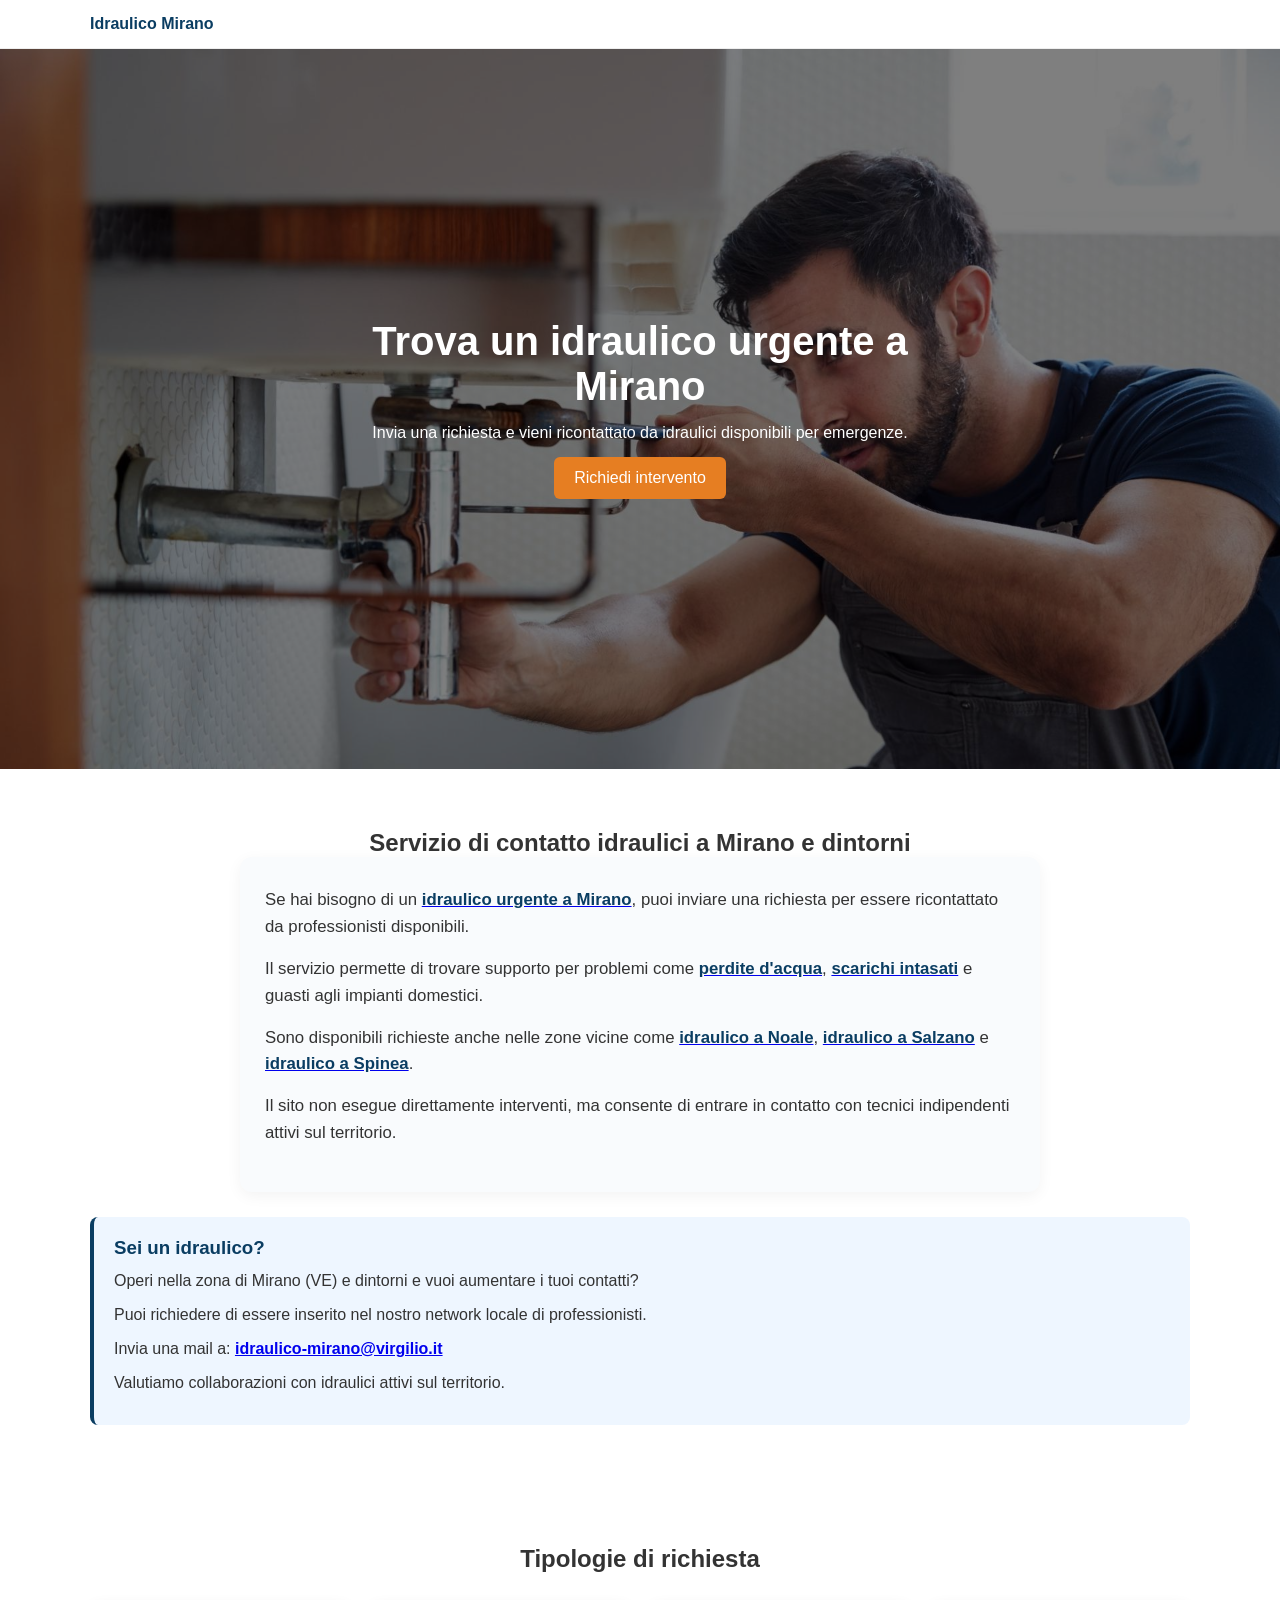
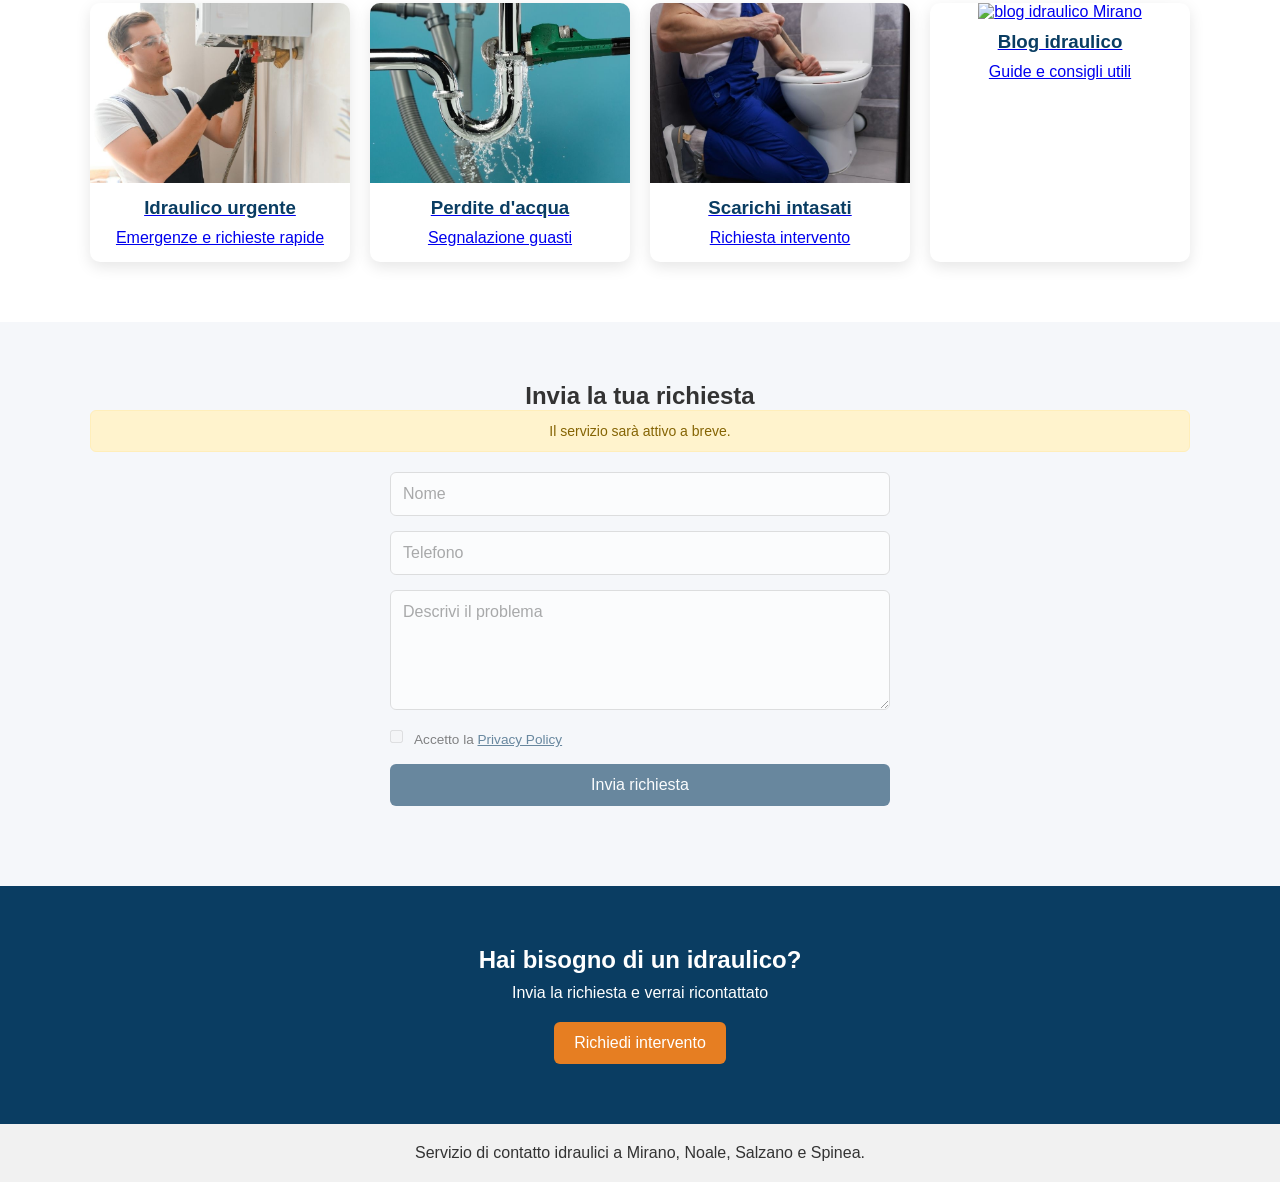
==== commit b6e57bb0: "Add files via upload" ====
--- a/index.html
+++ b/index.html
@@ -78,6 +78,30 @@
 
     </div>
 
+<!-- BOX IDRAULICI PARTNER -->
+<div class="partner-box">
+
+  <h3>Sei un idraulico?</h3>
+
+  <p>
+    Operi nella zona di Mirano (VE) e dintorni e vuoi aumentare i tuoi contatti?
+  </p>
+
+  <p>
+    Puoi richiedere di essere inserito nel nostro network locale di professionisti.
+  </p>
+
+  <p>
+    Invia una mail a:
+    <a href="mailto:idraulico-mirano@virgilio.it"><strong>idraulico-mirano@virgilio.it</strong></a>
+  </p>
+
+  <p>
+    Valutiamo collaborazioni con idraulici attivi sul territorio.
+  </p>
+
+</div>
+
   </div>
 </section>
 
--- a/styles.css
+++ b/styles.css
@@ -256,4 +256,24 @@
 .form-disabled {
   opacity: 0.6;
   pointer-events: none;
+}
+
+/* CERC */
+.partner-box {
+  margin-top: 25px;
+  padding: 20px;
+  background: #eef6ff;
+  border-left: 4px solid #0a3d62;
+  border-radius: 8px;
+  text-align: left;
+}
+
+.partner-box h3 {
+  margin-bottom: 10px;
+  color: #0a3d62;
+}
+
+.partner-box p {
+  margin-bottom: 10px;
+  line-height: 1.5;
 }
